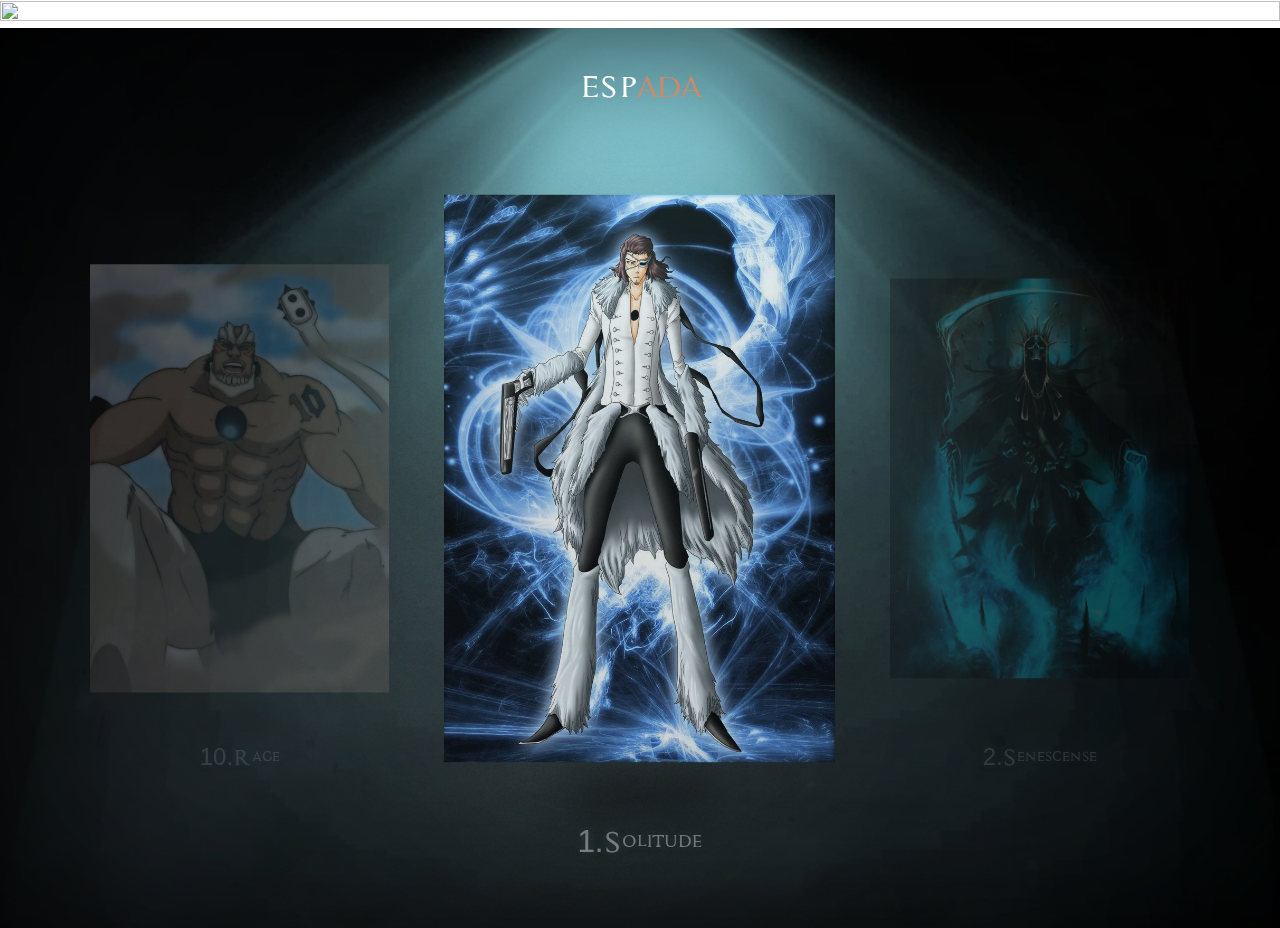
==== ready-html/index.html @ 86e656b3 "finish" ====
<!DOCTYPE html>
<html>

<head>

	<meta charset="utf-8">
	<!-- <base href="/"> -->

	<title>Presentation Espada</title>
	<meta name="description" content="Espada Swiper with CSS, HTML, Swiper">

	<meta name="viewport" content="width=device-width, initial-scale=1.0, minimum-scale=1.0, maximum-scale=1.0, user-scalable=no">

	<link rel="icon" href="images/favicon.png">
	<meta property="og:image" content="images/preview.jpg">

	<link rel="stylesheet" href="libs/bootstrap/css/bootstrap-reboot.min.css">
	<link rel="stylesheet" href="libs/swiper/swiper-bundle.min.css">

	<link rel="stylesheet" href="css/main.css">
	<link rel="stylesheet" href="css/media.css">

</head>

<body>
<section class="first">
 <img src="./images/Gotei.13.full.3960134.jpg" alt="" width="100%" height="100%">
</section>
	<section class="showcase">

		<h2 class="showcase__header">ESP<span>ADA</span></h2>

		<div class="showcase__content-wrapper">
			<div class="showcase__content">

				<div class="showcase-carousel">

					<div class="swiper-wrapper">

						<div class="swiper-slide showcase-carousel__item">
							<div class="showcase-carousel__image-wrapper">
								<div class="showcase-carousel__image-left">
									<div class="showcase-carousel__image" style="background-image: url(images/stark.jpg);"></div>
								</div>
								<div class="showcase-carousel__image-right">
									<div class="showcase-carousel__image" style="background-image: url(images/stark.jpg);"></div>
								</div>
							</div>
							<p>1.Solitude<p>
						</div>

						<div class="swiper-slide showcase-carousel__item">
							<div class="showcase-carousel__image-wrapper">
								<div class="showcase-carousel__image-left">
									<div class="showcase-carousel__image" style="background-image: url(images/barragan.jpg);"></div>
								</div>
								<div class="showcase-carousel__image-right">
									<div class="showcase-carousel__image" style="background-image: url(images/barragan.jpg);"></div>
								</div>
							</div>
							<p>2.Senescense</p>
						</div>

						<div class="swiper-slide showcase-carousel__item">
							<div class="showcase-carousel__image-wrapper">
								<div class="showcase-carousel__image-left">
									<div class="showcase-carousel__image" style="background-image: url(images/harribel.jpg);"></div>
								</div>
								<div class="showcase-carousel__image-right">
									<div class="showcase-carousel__image" style="background-image: url(images/harribel.jpg);"></div>
								</div>
							</div>
							<p>3.Sacrifice</p>
						</div>

						<div class="swiper-slide showcase-carousel__item">
							<div class="showcase-carousel__image-wrapper">
								<div class="showcase-carousel__image-left">
									<div class="showcase-carousel__image" style="background-image: url(images/ulqiorra.jpg);"></div>
								</div>
								<div class="showcase-carousel__image-right">
									<div class="showcase-carousel__image" style="background-image: url(images/ulqiorra.jpg);"></div>
								</div>
							</div>
							<p>4.Emptiness</p>
						</div>
						<div class="swiper-slide showcase-carousel__item">
							<div class="showcase-carousel__image-wrapper">
								<div class="showcase-carousel__image-left">
									<div class="showcase-carousel__image" style="background-image: url(images/noitora.jpg);"></div>
								</div>
								<div class="showcase-carousel__image-right">
									<div class="showcase-carousel__image" style="background-image: url(images/noitora.jpg);"></div>
								</div>
							</div>
							<p>5.Despair</p>
						</div>
						<div class="swiper-slide showcase-carousel__item">
							<div class="showcase-carousel__image-wrapper">
								<div class="showcase-carousel__image-left">
									<div class="showcase-carousel__image" style="background-image: url(images/grimmjow.jpg);"></div>
								</div>
								<div class="showcase-carousel__image-right">
									<div class="showcase-carousel__image" style="background-image: url(images/grimmjow.jpg);"></div>
								</div>
							</div>
							<p>6.Destruction</p>
						</div>
						<div class="swiper-slide showcase-carousel__item">
							<div class="showcase-carousel__image-wrapper">
								<div class="showcase-carousel__image-left">
									<div class="showcase-carousel__image" style="background-image: url(images/zommari.jpg);"></div>
								</div>
								<div class="showcase-carousel__image-right">
									<div class="showcase-carousel__image" style="background-image: url(images/zommari.jpg);"></div>
								</div>
							</div>
							<p>7.Ecstasy</p>
						</div>

						<div class="swiper-slide showcase-carousel__item">
							<div class="showcase-carousel__image-wrapper">
								<div class="showcase-carousel__image-left">
									<div class="showcase-carousel__image" style="background-image: url(images/szaelaporo.jpg);"></div>
								</div>
								<div class="showcase-carousel__image-right">
									<div class="showcase-carousel__image" style="background-image: url(images/szaelaporo.jpg);"></div>
								</div>
							</div>
							<p>8.Madness</p>
						</div>
						<div class="swiper-slide showcase-carousel__item">
							<div class="showcase-carousel__image-wrapper">
								<div class="showcase-carousel__image-left">
									<div class="showcase-carousel__image" style="background-image: url(images/aroniro.jpg);"></div>
								</div>
								<div class="showcase-carousel__image-right">
									<div class="showcase-carousel__image" style="background-image: url(images/aroniro.jpg);"></div>
								</div>
							</div>
							<p>9.Greed</p>
						</div>
						<div class="swiper-slide showcase-carousel__item">
							<div class="showcase-carousel__image-wrapper">
								<div class="showcase-carousel__image-left">
									<div class="showcase-carousel__image" style="background-image: url(images/yammi.jpg);"></div>
								</div>
								<div class="showcase-carousel__image-right">
									<div class="showcase-carousel__image" style="background-image: url(images/yammi.jpg);"></div>
								</div>
							</div>
							<p>10.Rage</p>
						</div>
					</div>

				</div>

				<div class="showcase-navigation">
					<div class="showcase-navigation__prev"></div>
					<div class="showcase-navigation__next"></div>
				</div>

			</div>
		</div>

		<video src="videos/smoke-background-optimized.mp4" class="showcase__video" autoplay loop muted></video>

	</section>

	<script src="libs/swiper/swiper-bundle.min.js"></script>

	<script src="js/common.js"></script>

</body>

</html>
---- ready-html/css/main.css ----
/* USER VARIABLES SECTION */

:root {
	--accent: #CC8869;
	--text: #333;
	--regular-text: 16px;
	--lineheight: 1.65;
	--userfont: roboto-st, sans-serif;
	--systemfont: -apple-system, BlinkMacSystemFont, Arial, sans-serif;
	--padding: 120px;
	--transition: cubic-bezier(.4, 0, 0, 1);
}

/* BOOTSTRAP SETTINGS SECTION */

/* gutter 20px (10px + 10px). Comment this code for default gutter start at 1.5rem (24px) wide. */
.container, .container-fluid, .container-lg, .container-md, .container-sm, .container-xl, .container-xxl { --bs-gutter-x: .625rem; }
.row, .row > * { --bs-gutter-x: 1.25rem; }

/* FONTS LOAD SECTION */

@font-face { src: url("../fonts/roboto-regular-webfont.woff2") format("woff2"); font-family: "roboto-st"; font-weight: 400; font-style: normal; }
@font-face { src: url("../fonts/Arrancar-rgK98") format(".ttf"); font-family: "Arrancar"; font-weight: 400; font-style: normal; }
@font-face { src: url("../fonts/roboto-italic-webfont.woff2") format("woff2"); font-family: "roboto-st"; font-weight: 400; font-style: italic; }
@font-face { src: url("../fonts/roboto-bold-webfont.woff2") format("woff2"); font-family: "roboto-st"; font-weight: 700; font-style: normal; }
@font-face { src: url("../fonts/roboto-bolditalic-webfont.woff2") format("woff2"); font-family: "roboto-st"; font-weight: 700; font-style: italic; }
@font-face { src: url("../fonts/assassin.woff2") format("woff2"); font-family: "assassin-st"; font-weight: 700; font-style: italic; }

/* GENERAL CSS SETTINGS */

::placeholder { color: #666; }
::selection { background-color: var(--accent); color: #fff; }
input, textarea { outline: none; }
input:focus:required:invalid, textarea:focus:required:invalid { border-color: red; }
input:required:valid, textarea:required:valid { border-color: green; }

body {
	font-family: var(--userfont);
	font-size: var(--regular-text);
	line-height: var(--lineheight);
	color: var(--text);
	min-width: 320px;
	position: relative;
	overflow-x: hidden;
}

/* USER STYLES */

body, html {
	height: 100%;
}

.showcase {
	background-color: #000;
	height: 100%;
	position: relative;
	color: #fff;
	/* overflow: hidden; */
}
.showcase::before {
	content: '';
	width: 100%;
	height: 100%;
	position: absolute;
	z-index: 1;
	box-shadow: inset 0 0 500px #000;
}
.showcase::after {
	content: '';
	position: absolute;
	top: 0;
	right: 0;
	bottom: 0;
	left: 0;
	background-image: url(../images/light.png);
	background-size: cover;
	background-repeat: no-repeat;
	background-position: center -65px;
	animation: k-light 3s ease-in-out infinite;
}
.showcase__video {
	position: absolute;
	top: 0;
	left: 0;
	width: 100%;
	height: 100%;
	object-fit: cover;
	opacity: .48;
}
.showcase__content-wrapper {
	position: relative;
	z-index: 2;
	height: 100%;
	padding: var(--padding) 0;
}
.showcase__content-wrapper::before {
	content: '';
	position: absolute;
	top: 0;
	right: 0;
	bottom: 0;
	left: 0;
	background-image: url(../images/glow.png);
	background-position: center;
	background-repeat: no-repeat;
	background-size: cover;
	animation: k-glow 1.6s ease-in-out infinite;
}
.showcase__header {
	position: absolute;
	text-align: center;
	width: 100%;
	z-index: 1;
	top: 40px;
	font-family: assassin-st, sans-serif;
	font-size: 32px;
	color: rgb(255, 255, 255);
}
.showcase__header span {
	color: var(--accent);
}
.showcase-carousel .swiper-wrapper {
	transition: var(--transition);
}
.showcase-carousel__item {
	position: relative;
	height: calc(100vh - var(--padding)*2);
	text-align: center;
	opacity: .25;
	transform: scale(.75);
	transition: opacity 1.8s var(--transition), transform 1.8s var(--transition)
}
.showcase-carousel__item::after {
	content: '';
	width: 120px;
	height: 0;
	position: absolute;
	box-shadow: 0 0 45px 10px #010101;
	bottom: 5px;
	left: calc(50% - 60px);
}
.showcase-carousel__item p {
	position: absolute;
	bottom: -85px;
	width: 100%;
	font-family: assassin-st, sans-serif;
	font-size: 32px;
	color: rgba(255, 255, 255, .5);
	text-shadow: rgb(58 78 94) 0 0 10px;
}
.showcase-carousel__item.swiper-slide-active {
	opacity: .8;
	transform: scale(.98);
}
.showcase-carousel__image-wrapper > * {
	position: absolute;
	width: 100%;
	height: 100%;
	perspective: 150px;
	transform-style: preserve-3d;
}
.showcase-carousel__image {
	position: absolute;
	width: 100%;
	height: 100%;
	background-size: contain;
	background-position: center;
	background-repeat: no-repeat;
}
.showcase-carousel__image-left {
	perspective-origin: left center;
	clip-path: polygon(0 0, 50% 0, 50% 100%, 0 100%);
}
.showcase-carousel__image-right {
	perspective-origin: right center;
	clip-path: polygon(50% 0, 100% 0, 100% 100%, 50% 100%);
	/* Фикс вертикальной полосы на некоторых дисплеях */
	margin-left: -.55px
}
.showcase-carousel__image-left .showcase-carousel__image {
	animation: k-left-side 2s ease-in-out infinite;
	animation-direction: alternate;
}
.showcase-carousel__image-right .showcase-carousel__image {
	animation: k-right-side 2s ease-in-out infinite;
	animation-direction: alternate;
}

/* NAVIGATION */

.showcase-navigation {
	overflow: hidden;
	position: absolute;
	z-index: 2;
	top: 0;
	right: 0;
	bottom: 0;
	left: 0;
}
.showcase-navigation > * {
	position: absolute;
	height: 100%;
	width: 50%;
	outline: none;
	cursor: pointer;
}
.showcase-navigation__next {
	right: 0;
}
.showcase-navigation > *::before {
	content: '?';
	font-family: assassin-st;
	opacity: 0;
	transition: opacity .75s ease-out;
	position: absolute;
	transform: rotate(-90deg);
	left: 50px;
	top: 50%;
	font-size: 45px;
}
.showcase-navigation > *:hover::before {
	opacity: .25;
}
.showcase-navigation__next::before {
	transform: rotate(90deg);
	right: 50px;
	left: auto;
}
.showcase-navigation > *.swiper-button-disabled {
	display: none;
}

/* ANIMATIONS */

@keyframes k-light {
	0% {
		opacity: .2;
	}
	50% {
		opacity: .3;
	}
	100% {
		opacity: .2;
	}
}
@keyframes k-glow {
	0% {
		opacity: .6;
	}
	50% {
		opacity: .8;
	}
	100% {
		opacity: .6;
	}
}
@keyframes k-left-side {
	0% {
		transform: rotateY(-1deg) scaleX(.92);
	}
	100% {
		transform: rotateY(0deg) scaleX(1);
	}
}
@keyframes k-right-side {
	0% {
		transform: rotateY(0deg) scaleX(1);
	}
	100% {
		transform: rotateY(1deg) scaleX(.92);
	}
}
---- ready-html/css/media.css ----
/* === DESKTOP FIRST === */

/* xl <= Extra extra large (xxl) */
@media (max-width : 1400px) {

	.showcase__content {
		max-width: 1200px;
		margin: auto;
	}

}

/* lg <= Extra large (xl) */
@media (max-width : 1200px) {

}

/* md <= Large (lg) */
@media (max-width : 992px) {

}

/* sm <= Medium (md) */
@media (max-width : 768px) {

}

/* xs <= Small (sm) */
@media (max-width : 576px) {

}


/* === MOBILE FIRST === */

/* Custom (xs) */
@media (min-width : 0) {

}

/* Small (sm) */
@media (min-width : 576px) {

}

/* Medium (md) */
@media (min-width : 768px) {

}

/* Large (lg) */
@media (min-width : 992px) {

}

/* Extra large (xl) */
@media (min-width : 1200px) {
	.text {
		font-size: 18px;
	}
}

/* Extra extra large (xxl) */
@media (min-width : 1400px) {
	.text {
		font-size: 22px;
	}
}
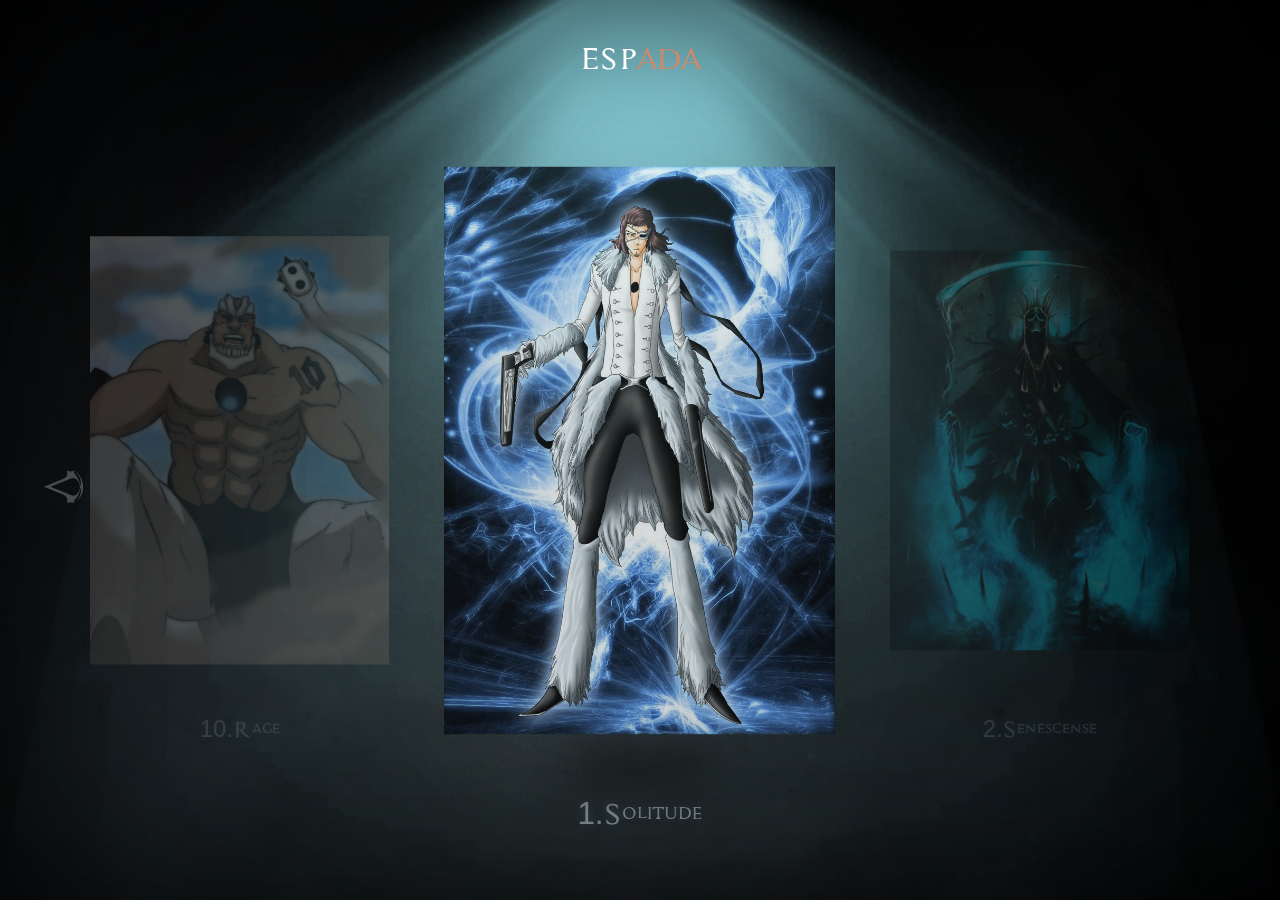
==== commit 8486cecc: "minus home" ====
--- a/ready-html/index.html
+++ b/ready-html/index.html
@@ -23,9 +23,7 @@
 </head>
 
 <body>
-<section class="first">
- <img src="./images/Gotei.13.full.3960134.jpg" alt="" width="100%" height="100%">
-</section>
+
 	<section class="showcase">
 
 		<h2 class="showcase__header">ESP<span>ADA</span></h2>
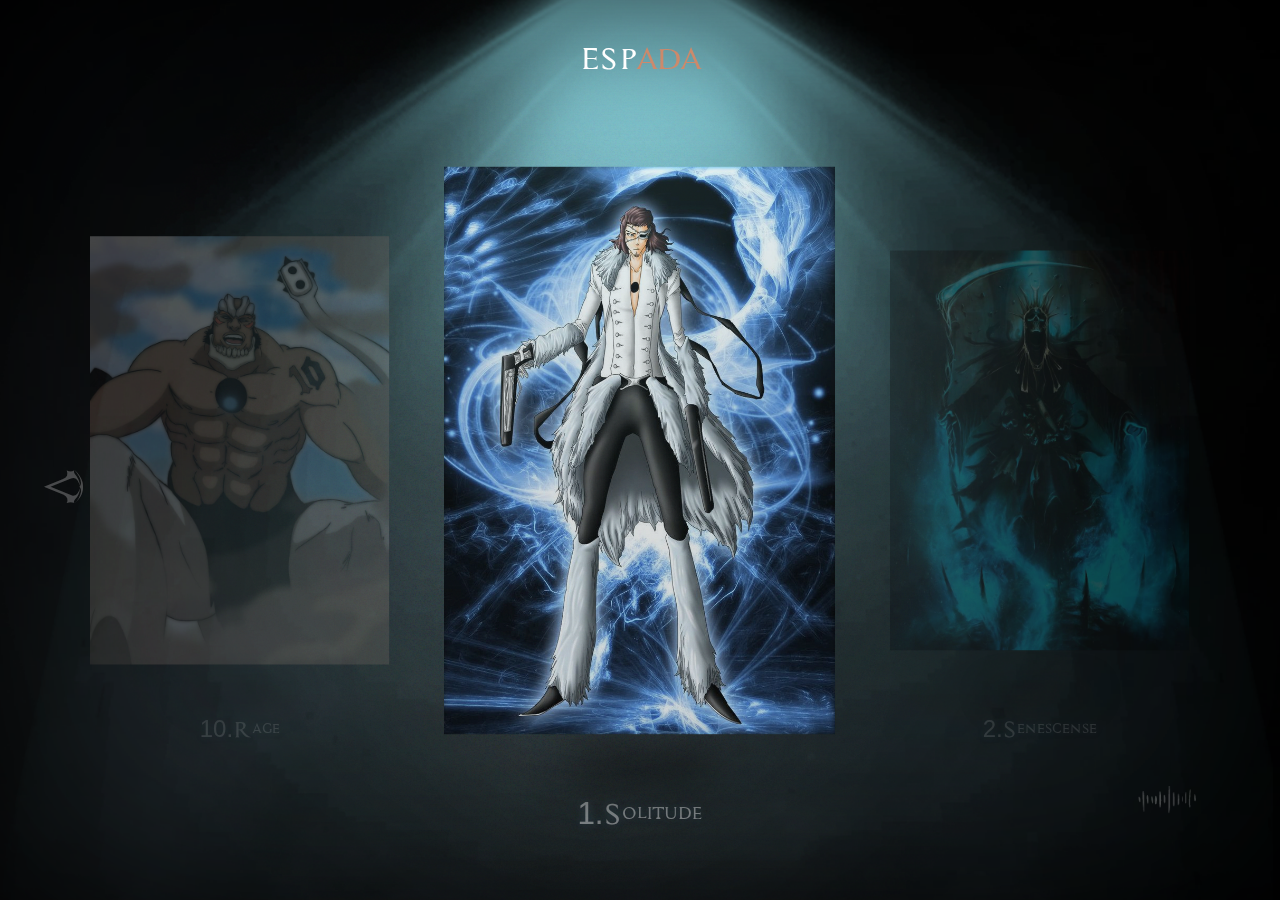
==== commit e7f3b054: "music" ====
--- a/ready-html/index.html
+++ b/ready-html/index.html
@@ -23,10 +23,13 @@
 </head>
 
 <body>
-
+	<img class="soundbutton paused" src="images/sound.gif" alt="Alt">
+	<audio class="audio" src="media/ambient.mp3" loop></audio>
 	<section class="showcase">
 
 		<h2 class="showcase__header">ESP<span>ADA</span></h2>
+		
+	
 
 		<div class="showcase__content-wrapper">
 			<div class="showcase__content">
@@ -165,6 +168,7 @@
 
 	</section>
 
+
 	<script src="libs/swiper/swiper-bundle.min.js"></script>
 
 	<script src="js/common.js"></script>
--- a/ready-html/css/main.css
+++ b/ready-html/css/main.css
@@ -271,3 +271,17 @@
 	}
 }
 
+.soundbutton {
+	position: fixed;
+	bottom: 5vh;
+	right: 5vw;
+	cursor: pointer;
+	width: 24px;
+	transition: .25s ease;
+	width: 100px;
+	height: 100px;
+	z-index: 100;
+}
+.soundbutton.paused {
+	opacity: .25;
+}
